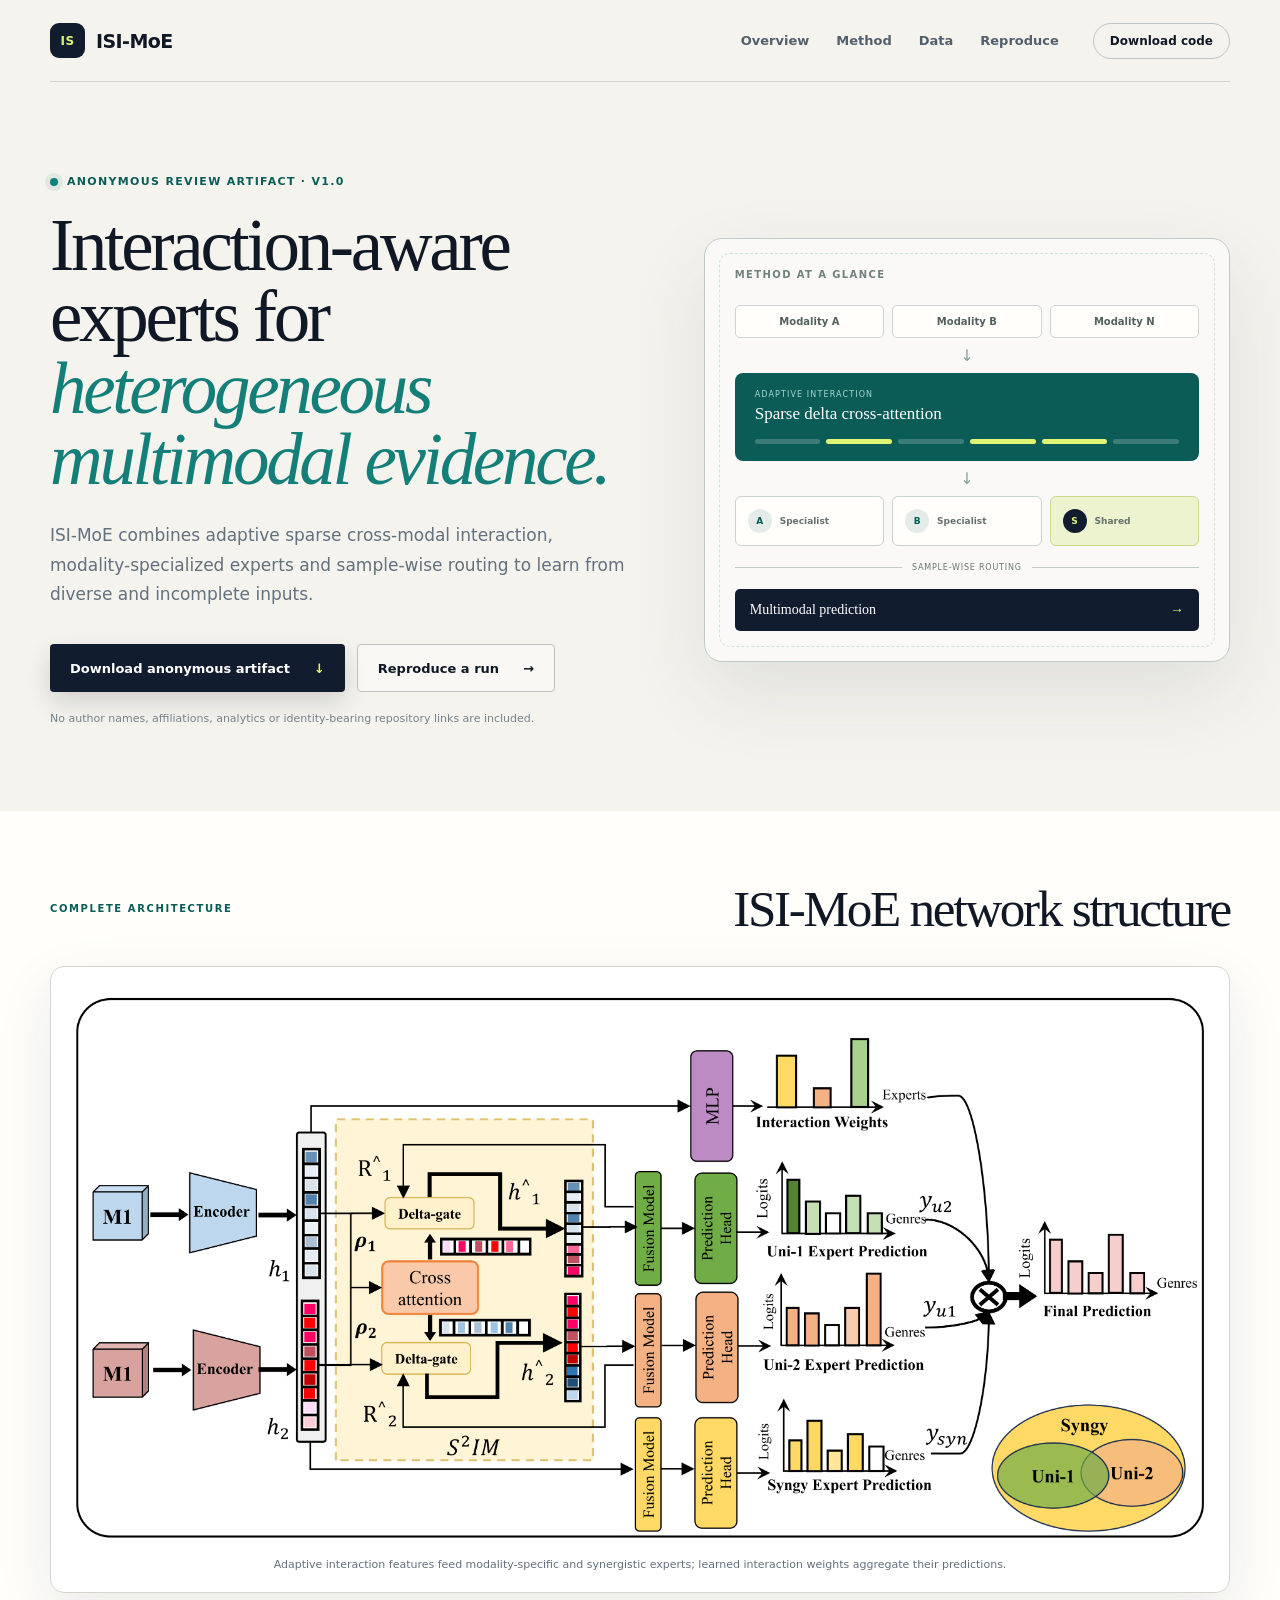
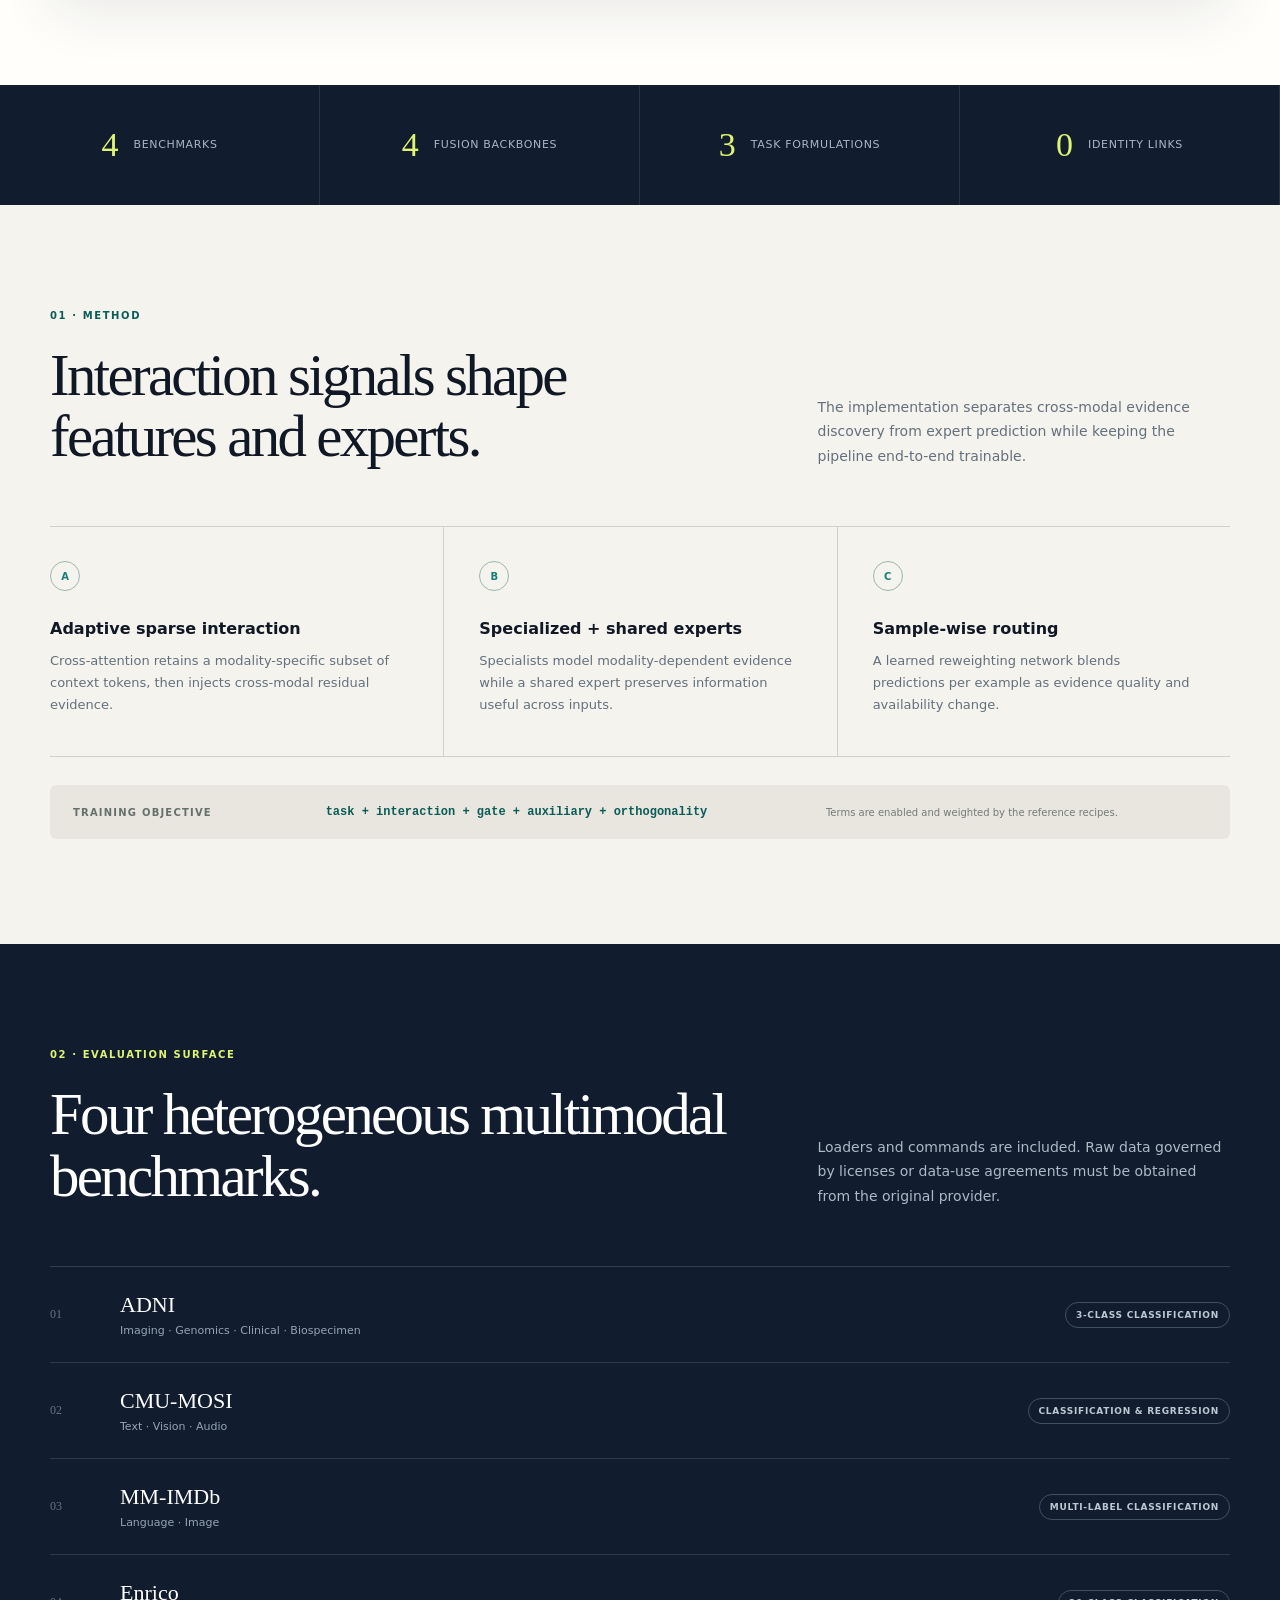
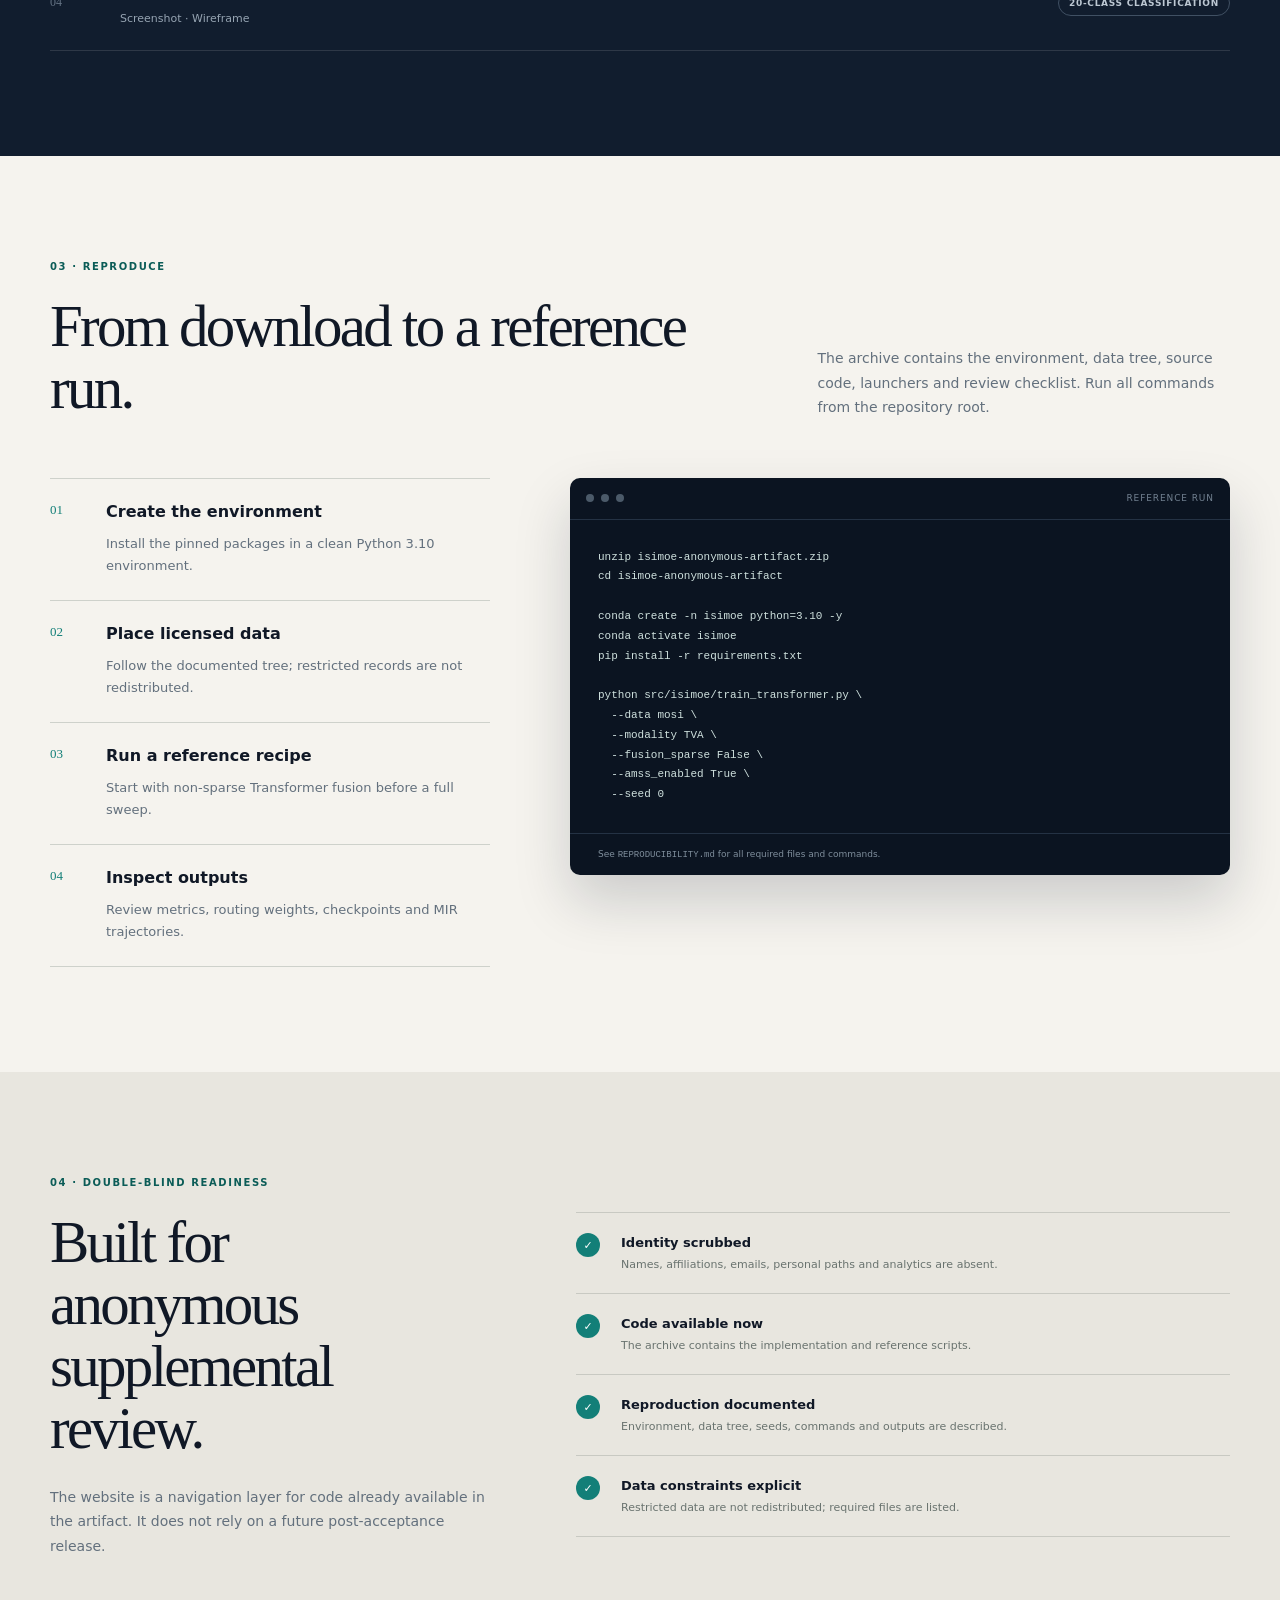
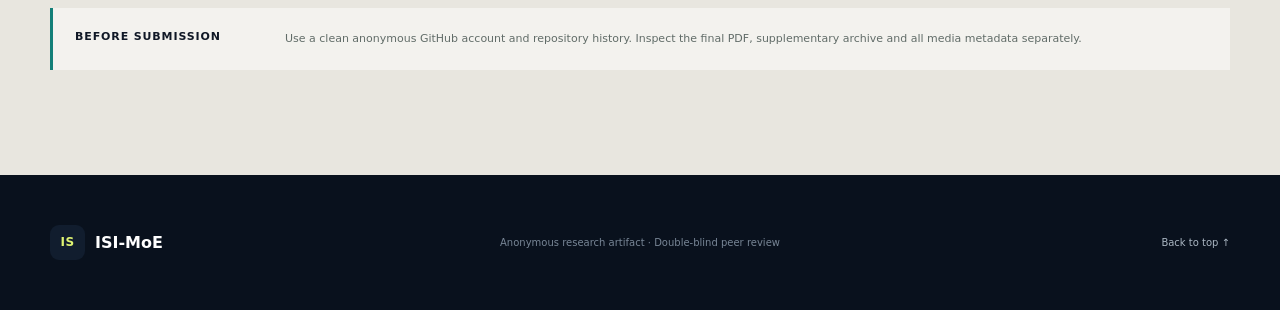
==== docs/index.html @ f7ada020 "Initialization" ====
<!doctype html>
<html lang="en">
<head>
  <meta charset="utf-8">
  <meta name="viewport" content="width=device-width, initial-scale=1">
  <meta name="robots" content="noindex,nofollow,noarchive">
  <meta name="description" content="Anonymous code and reproducibility artifact for ISI-MoE.">
  <title>ISI-MoE | Anonymous Review Artifact</title>
  <link rel="stylesheet" href="./styles.css">
</head>
<body>
  <header class="site-header">
    <a class="wordmark" href="#top" aria-label="ISI-MoE home"><span class="logo">IS</span><strong>ISI-MoE</strong></a>
    <nav aria-label="Primary navigation">
      <a href="#overview">Overview</a>
      <a href="#method">Method</a>
      <a href="#data">Data</a>
      <a href="#reproduce">Reproduce</a>
    </nav>
    <a class="small-button" href="./isimoe-anonymous-artifact.zip">Download code</a>
  </header>

  <main id="top">
    <section class="hero" id="overview">
      <div class="hero-copy">
        <p class="eyebrow"><span></span> Anonymous review artifact · v1.0</p>
        <h1>Interaction-aware experts for <em>heterogeneous multimodal evidence.</em></h1>
        <p class="lede">ISI-MoE combines adaptive sparse cross-modal interaction, modality-specialized experts and sample-wise routing to learn from diverse and incomplete inputs.</p>
        <div class="hero-actions">
          <a class="button primary" href="./isimoe-anonymous-artifact.zip">Download anonymous artifact <b>↓</b></a>
          <a class="button ghost" href="#reproduce">Reproduce a run <b>→</b></a>
        </div>
        <p class="privacy-note">No author names, affiliations, analytics or identity-bearing repository links are included.</p>
      </div>

      <div class="pipeline" aria-label="ISI-MoE method overview">
        <p class="pipeline-label">Method at a glance</p>
        <div class="modalities"><span>Modality A</span><span>Modality B</span><span>Modality N</span></div>
        <div class="down">↓</div>
        <div class="interaction"><small>ADAPTIVE INTERACTION</small><strong>Sparse delta cross-attention</strong><div class="tokens"><i></i><i class="on"></i><i></i><i class="on"></i><i class="on"></i><i></i></div></div>
        <div class="down">↓</div>
        <div class="experts"><div><b>A</b><span>Specialist</span></div><div><b>B</b><span>Specialist</span></div><div class="shared"><b>S</b><span>Shared</span></div></div>
        <div class="router"><i></i><span>sample-wise routing</span><i></i></div>
        <div class="output">Multimodal prediction <b>→</b></div>
      </div>
    </section>

    <section class="architecture-section" aria-labelledby="architecture-title">
      <div><p class="kicker">Complete architecture</p><h2 id="architecture-title">ISI-MoE network structure</h2></div>
      <figure><img src="./assets/ISI-MoE.png" alt="Complete ISI-MoE architecture showing modality encoders, cross-attention, delta gates, interaction experts, routing weights and final prediction."><figcaption>Adaptive interaction features feed modality-specific and synergistic experts; learned interaction weights aggregate their predictions.</figcaption></figure>
    </section>

    <section class="stats" aria-label="Artifact summary">
      <div><strong>4</strong><span>benchmarks</span></div>
      <div><strong>4</strong><span>fusion backbones</span></div>
      <div><strong>3</strong><span>task formulations</span></div>
      <div><strong>0</strong><span>identity links</span></div>
    </section>

    <section class="section" id="method">
      <p class="kicker">01 · Method</p>
      <div class="section-intro"><h2>Interaction signals shape features and experts.</h2><p>The implementation separates cross-modal evidence discovery from expert prediction while keeping the pipeline end-to-end trainable.</p></div>
      <div class="features">
        <article><span>A</span><h3>Adaptive sparse interaction</h3><p>Cross-attention retains a modality-specific subset of context tokens, then injects cross-modal residual evidence.</p></article>
        <article><span>B</span><h3>Specialized + shared experts</h3><p>Specialists model modality-dependent evidence while a shared expert preserves information useful across inputs.</p></article>
        <article><span>C</span><h3>Sample-wise routing</h3><p>A learned reweighting network blends predictions per example as evidence quality and availability change.</p></article>
      </div>
      <div class="objective"><span>Training objective</span><code>task + interaction + gate + auxiliary + orthogonality</code><small>Terms are enabled and weighted by the reference recipes.</small></div>
    </section>

    <section class="section dark" id="data">
      <p class="kicker lime">02 · Evaluation surface</p>
      <div class="section-intro light"><h2>Four heterogeneous multimodal benchmarks.</h2><p>Loaders and commands are included. Raw data governed by licenses or data-use agreements must be obtained from the original provider.</p></div>
      <div class="datasets">
        <article><span>01</span><div><h3>ADNI</h3><p>Imaging · Genomics · Clinical · Biospecimen</p></div><b>3-class classification</b></article>
        <article><span>02</span><div><h3>CMU-MOSI</h3><p>Text · Vision · Audio</p></div><b>Classification &amp; regression</b></article>
        <article><span>03</span><div><h3>MM-IMDb</h3><p>Language · Image</p></div><b>Multi-label classification</b></article>
        <article><span>04</span><div><h3>Enrico</h3><p>Screenshot · Wireframe</p></div><b>20-class classification</b></article>
      </div>
    </section>

    <section class="section" id="reproduce">
      <p class="kicker">03 · Reproduce</p>
      <div class="section-intro"><h2>From download to a reference run.</h2><p>The archive contains the environment, data tree, source code, launchers and review checklist. Run all commands from the repository root.</p></div>
      <div class="repro-grid">
        <ol class="steps">
          <li><span>01</span><div><h3>Create the environment</h3><p>Install the pinned packages in a clean Python 3.10 environment.</p></div></li>
          <li><span>02</span><div><h3>Place licensed data</h3><p>Follow the documented tree; restricted records are not redistributed.</p></div></li>
          <li><span>03</span><div><h3>Run a reference recipe</h3><p>Start with non-sparse Transformer fusion before a full sweep.</p></div></li>
          <li><span>04</span><div><h3>Inspect outputs</h3><p>Review metrics, routing weights, checkpoints and MIR trajectories.</p></div></li>
        </ol>
        <div class="terminal">
          <div class="terminal-head"><i></i><i></i><i></i><span>reference run</span></div>
          <pre><code>unzip isimoe-anonymous-artifact.zip
cd isimoe-anonymous-artifact

conda create -n isimoe python=3.10 -y
conda activate isimoe
pip install -r requirements.txt

python src/isimoe/train_transformer.py \
  --data mosi \
  --modality TVA \
  --fusion_sparse False \
  --amss_enabled True \
  --seed 0</code></pre>
          <p>See <code>REPRODUCIBILITY.md</code> for all required files and commands.</p>
        </div>
      </div>
    </section>

    <section class="section review">
      <p class="kicker">04 · Double-blind readiness</p>
      <div class="review-grid">
        <div><h2>Built for anonymous supplemental review.</h2><p>The website is a navigation layer for code already available in the artifact. It does not rely on a future post-acceptance release.</p></div>
        <div class="checks">
          <article><span>✓</span><p><strong>Identity scrubbed</strong>Names, affiliations, emails, personal paths and analytics are absent.</p></article>
          <article><span>✓</span><p><strong>Code available now</strong>The archive contains the implementation and reference scripts.</p></article>
          <article><span>✓</span><p><strong>Reproduction documented</strong>Environment, data tree, seeds, commands and outputs are described.</p></article>
          <article><span>✓</span><p><strong>Data constraints explicit</strong>Restricted data are not redistributed; required files are listed.</p></article>
        </div>
      </div>
      <aside><strong>Before submission</strong><p>Use a clean anonymous GitHub account and repository history. Inspect the final PDF, supplementary archive and all media metadata separately.</p></aside>
    </section>
  </main>

  <footer><div><span class="logo">IS</span><strong>ISI-MoE</strong></div><p>Anonymous research artifact · Double-blind peer review</p><a href="#top">Back to top ↑</a></footer>
</body>
</html>
---- docs/styles.css ----
:root{--paper:#f5f3ee;--ink:#101826;--muted:#63707d;--line:#d5d5ce;--teal:#137f78;--teal-dark:#0b5c57;--lime:#dff472;--navy:#111d2e;--white:#fffefb}*{box-sizing:border-box}html{scroll-behavior:smooth}body{margin:0;background:var(--paper);color:var(--ink);font-family:Inter,ui-sans-serif,system-ui,-apple-system,"Segoe UI",sans-serif}a{color:inherit;text-decoration:none}code,pre{font-family:"SFMono-Regular",Consolas,"Liberation Mono",monospace}.site-header{width:min(1180px,calc(100% - 48px));height:82px;margin:auto;display:flex;align-items:center;gap:34px;border-bottom:1px solid var(--line)}.wordmark{display:flex;align-items:center;gap:11px;font-size:19px;letter-spacing:-.03em}.logo{width:35px;height:35px;display:grid;place-items:center;border-radius:9px;background:var(--navy);color:var(--lime);font-size:12px;font-weight:800;letter-spacing:.04em}nav{display:flex;gap:27px;margin-left:auto}nav a{color:#52606d;font-size:13px;font-weight:650}nav a:hover{color:var(--teal)}.small-button{padding:10px 16px;border:1px solid #bdc3c2;border-radius:99px;font-size:12px;font-weight:750}.hero{width:min(1180px,calc(100% - 48px));min-height:680px;margin:auto;padding:82px 0 75px;display:grid;grid-template-columns:1.05fr .95fr;gap:72px;align-items:center}.eyebrow{display:flex;align-items:center;gap:9px;color:var(--teal-dark);font-size:11px;font-weight:850;letter-spacing:.12em;text-transform:uppercase}.eyebrow span{width:8px;height:8px;border-radius:50%;background:var(--teal);box-shadow:0 0 0 5px rgba(19,127,120,.1)}h1,h2{font-family:"Iowan Old Style","Palatino Linotype",Georgia,serif;font-weight:500;letter-spacing:-.045em}h1{margin:22px 0 25px;font-size:clamp(52px,5.7vw,78px);line-height:.98}h1 em{color:var(--teal);font-weight:500}.lede{max-width:640px;color:var(--muted);font-size:17px;line-height:1.75}.hero-actions{display:flex;gap:12px;margin-top:34px}.button{min-height:48px;display:inline-flex;align-items:center;gap:24px;padding:0 20px;border-radius:4px;font-size:13px;font-weight:750}.button.primary{background:var(--navy);color:white;box-shadow:0 10px 25px rgba(17,29,46,.16)}.button.primary b{color:var(--lime)}.button.ghost{border:1px solid #bdc2c0;background:rgba(255,255,255,.35)}.privacy-note{margin-top:20px;color:#76818a;font-size:11px}.pipeline{position:relative;padding:30px;border:1px solid #bfc9c6;border-radius:18px;background:rgba(255,255,255,.55);box-shadow:0 30px 80px rgba(25,48,57,.1)}.pipeline:before{content:"";position:absolute;inset:14px;border:1px dashed rgba(19,127,120,.18);border-radius:11px}.pipeline>*{position:relative}.pipeline-label{margin:0 0 25px;color:#71817d;font-size:10px;font-weight:800;letter-spacing:.14em;text-transform:uppercase}.modalities,.experts{display:grid;grid-template-columns:repeat(3,1fr);gap:8px}.modalities span{padding:10px 6px;border:1px solid #cdd5d2;border-radius:5px;background:var(--white);text-align:center;color:#52605f;font-size:10px;font-weight:750}.down{text-align:center;margin:8px;color:#84a39d}.interaction{padding:17px 20px;border-radius:8px;background:var(--teal-dark);color:white}.interaction small{display:block;margin-bottom:5px;color:#a7d6d0;font-size:8px;letter-spacing:.14em}.interaction strong{font-family:Georgia,serif;font-size:17px;font-weight:500}.tokens{display:flex;gap:6px;margin-top:15px}.tokens i{height:5px;flex:1;border-radius:99px;background:rgba(255,255,255,.2)}.tokens i.on{background:var(--lime)}.experts div{display:flex;align-items:center;gap:8px;padding:12px;border:1px solid #cbd2cf;border-radius:6px;background:var(--white)}.experts b{width:24px;height:24px;display:grid;place-items:center;border-radius:50%;background:#e3ece9;color:var(--teal-dark);font-size:9px}.experts span{font-size:9px;color:#65716e;font-weight:750}.experts .shared{background:#edf3ce;border-color:#cad98b}.experts .shared b{background:var(--navy);color:var(--lime)}.router{display:flex;align-items:center;gap:10px;margin:17px 0;color:#6a7875;font-size:8px;letter-spacing:.1em;text-transform:uppercase}.router i{height:1px;flex:1;background:#c2cbc8}.output{padding:13px 15px;border-radius:5px;background:var(--navy);color:white;font-family:Georgia,serif;font-size:14px}.output b{float:right;color:var(--lime)}.stats{display:grid;grid-template-columns:repeat(4,1fr);background:var(--navy);color:white}.stats div{min-height:120px;display:flex;align-items:center;justify-content:center;gap:15px;border-right:1px solid rgba(255,255,255,.1)}.stats strong{color:var(--lime);font-family:Georgia,serif;font-size:34px;font-weight:500}.stats span{color:#abb6c3;font-size:11px;text-transform:uppercase;letter-spacing:.06em}.section{padding:105px max(24px,calc((100vw - 1180px)/2))}.kicker{margin:0 0 24px;color:var(--teal-dark);font-size:10px;font-weight:850;letter-spacing:.16em;text-transform:uppercase}.kicker.lime{color:var(--lime)}.section-intro{display:grid;grid-template-columns:1.25fr .75fr;gap:80px;align-items:end;margin-bottom:58px}.section-intro h2,.review-grid h2{margin:0;font-size:clamp(39px,4.6vw,59px);line-height:1.05}.section-intro p,.review-grid>div>p{margin:0;color:var(--muted);font-size:14px;line-height:1.75}.features{display:grid;grid-template-columns:repeat(3,1fr);border-block:1px solid #cfd1ca}.features article{padding:34px 35px 40px 0}.features article+article{padding-left:35px;border-left:1px solid #cfd1ca}.features article>span{display:grid;place-items:center;width:30px;height:30px;margin-bottom:28px;border:1px solid #9bb6af;border-radius:50%;color:var(--teal);font-size:10px;font-weight:850}.features h3,.steps h3{margin:0 0 12px;font-size:16px}.features p,.steps p{margin:0;color:var(--muted);font-size:13px;line-height:1.7}.objective{display:grid;grid-template-columns:.6fr 1.25fr 1fr;gap:24px;align-items:center;margin-top:28px;padding:20px 23px;border-radius:6px;background:#e8e6df}.objective span{color:#65706e;font-size:10px;font-weight:800;letter-spacing:.12em;text-transform:uppercase}.objective code{color:var(--teal-dark);font-size:12px;font-weight:700}.objective small{color:#737b78;font-size:10px}.dark{background:var(--navy)}.section-intro.light h2{color:white}.section-intro.light p{color:#aeb9c5}.datasets{border-top:1px solid rgba(255,255,255,.15)}.datasets article{display:grid;grid-template-columns:70px 1fr auto;align-items:center;min-height:96px;border-bottom:1px solid rgba(255,255,255,.12);color:white}.datasets article>span{color:#647384;font-family:Georgia,serif;font-size:12px}.datasets h3{margin:0 0 6px;font-family:Georgia,serif;font-size:22px;font-weight:500}.datasets p{margin:0;color:#96a4b2;font-size:11px}.datasets article>b{padding:7px 10px;border:1px solid #405063;border-radius:99px;color:#bdc8d3;font-size:9px;text-transform:uppercase;letter-spacing:.08em}.repro-grid{display:grid;grid-template-columns:.8fr 1.2fr;gap:80px;align-items:start}.steps{padding:0;margin:0;border-top:1px solid #ced1cb;list-style:none}.steps li{display:grid;grid-template-columns:48px 1fr;gap:8px;padding:23px 0;border-bottom:1px solid #ced1cb}.steps li>span{color:var(--teal);font-family:Georgia,serif;font-size:13px}.terminal{overflow:hidden;border-radius:10px;background:#0b1421;color:#dbe5e7;box-shadow:0 26px 55px rgba(15,28,43,.18)}.terminal-head{height:42px;display:flex;align-items:center;gap:7px;padding:0 16px;border-bottom:1px solid #243244}.terminal-head i{width:8px;height:8px;border-radius:50%;background:#4b5a69}.terminal-head span{margin-left:auto;color:#738292;font-size:9px;letter-spacing:.1em;text-transform:uppercase}.terminal pre{overflow:auto;margin:0;padding:28px;color:#cfe1de;font-size:11px;line-height:1.8}.terminal>p{margin:0;padding:15px 28px;border-top:1px solid #243244;color:#7f8e9c;font-size:9px}.review{background:#e8e6df}.review-grid{display:grid;grid-template-columns:.8fr 1.2fr;gap:90px}.review-grid>div>p{margin-top:25px}.checks{border-top:1px solid #c8c9c2}.checks article{display:grid;grid-template-columns:35px 1fr;gap:10px;padding:20px 0;border-bottom:1px solid #c8c9c2}.checks article>span{display:grid;place-items:center;width:24px;height:24px;border-radius:50%;background:var(--teal);color:white;font-size:11px}.checks p{margin:0;color:#69736f;font-size:11px;line-height:1.5}.checks strong{display:block;margin-bottom:4px;color:var(--ink);font-size:13px}.review aside{display:grid;grid-template-columns:180px 1fr;gap:30px;margin-top:50px;padding:22px;border-left:3px solid var(--teal);background:rgba(255,255,255,.45)}.review aside strong{font-size:11px;text-transform:uppercase;letter-spacing:.08em}.review aside p{margin:0;color:#616c68;font-size:11px;line-height:1.6}footer{min-height:135px;display:grid;grid-template-columns:1fr 1fr 1fr;align-items:center;padding:0 max(24px,calc((100vw - 1180px)/2));background:#09111d;color:white}footer>div{display:flex;align-items:center;gap:10px}footer p{color:#788696;font-size:10px;text-align:center}footer>a{justify-self:end;color:#aab6c2;font-size:10px}@media(max-width:900px){nav{display:none}.small-button{margin-left:auto}.hero{grid-template-columns:1fr;gap:50px}.stats{grid-template-columns:repeat(2,1fr)}.section-intro,.repro-grid,.review-grid{grid-template-columns:1fr;gap:28px}.features{grid-template-columns:1fr}.features article,.features article+article{padding:28px 0;border-left:0;border-bottom:1px solid #cfd1ca}.objective{grid-template-columns:1fr}.repro-grid{gap:45px}footer{grid-template-columns:1fr;gap:16px;padding-block:35px}footer p,footer>a{justify-self:start;text-align:left}}@media(max-width:560px){.site-header,.hero{width:min(100% - 30px,1180px)}.site-header{height:70px}.small-button{padding:9px 12px;font-size:10px}h1{font-size:47px}.hero-actions{flex-direction:column}.stats div{min-height:95px}.pipeline{padding:23px}.datasets article{grid-template-columns:42px 1fr;padding:16px 0}.datasets article>b{grid-column:2;justify-self:start;margin-top:9px}.review aside{grid-template-columns:1fr;gap:8px}}@media(prefers-reduced-motion:reduce){html{scroll-behavior:auto}}
.architecture-section{padding:68px max(24px,calc((100vw - 1180px)/2)) 92px;background:#fffefb}.architecture-section>div{display:flex;align-items:end;justify-content:space-between;margin-bottom:28px}.architecture-section h2{margin:0;font-size:clamp(34px,4vw,54px)}.architecture-section figure{margin:0;padding:18px;border:1px solid #d5d5ce;border-radius:14px;background:white;box-shadow:0 20px 55px rgba(17,29,46,.09)}.architecture-section img{display:block;width:100%;height:auto}.architecture-section figcaption{margin-top:14px;color:#63707d;font-size:11px;line-height:1.6;text-align:center}@media(max-width:700px){.architecture-section{padding-block:48px 64px}.architecture-section>div{display:block}.architecture-section figure{overflow-x:auto}.architecture-section img{min-width:850px}}
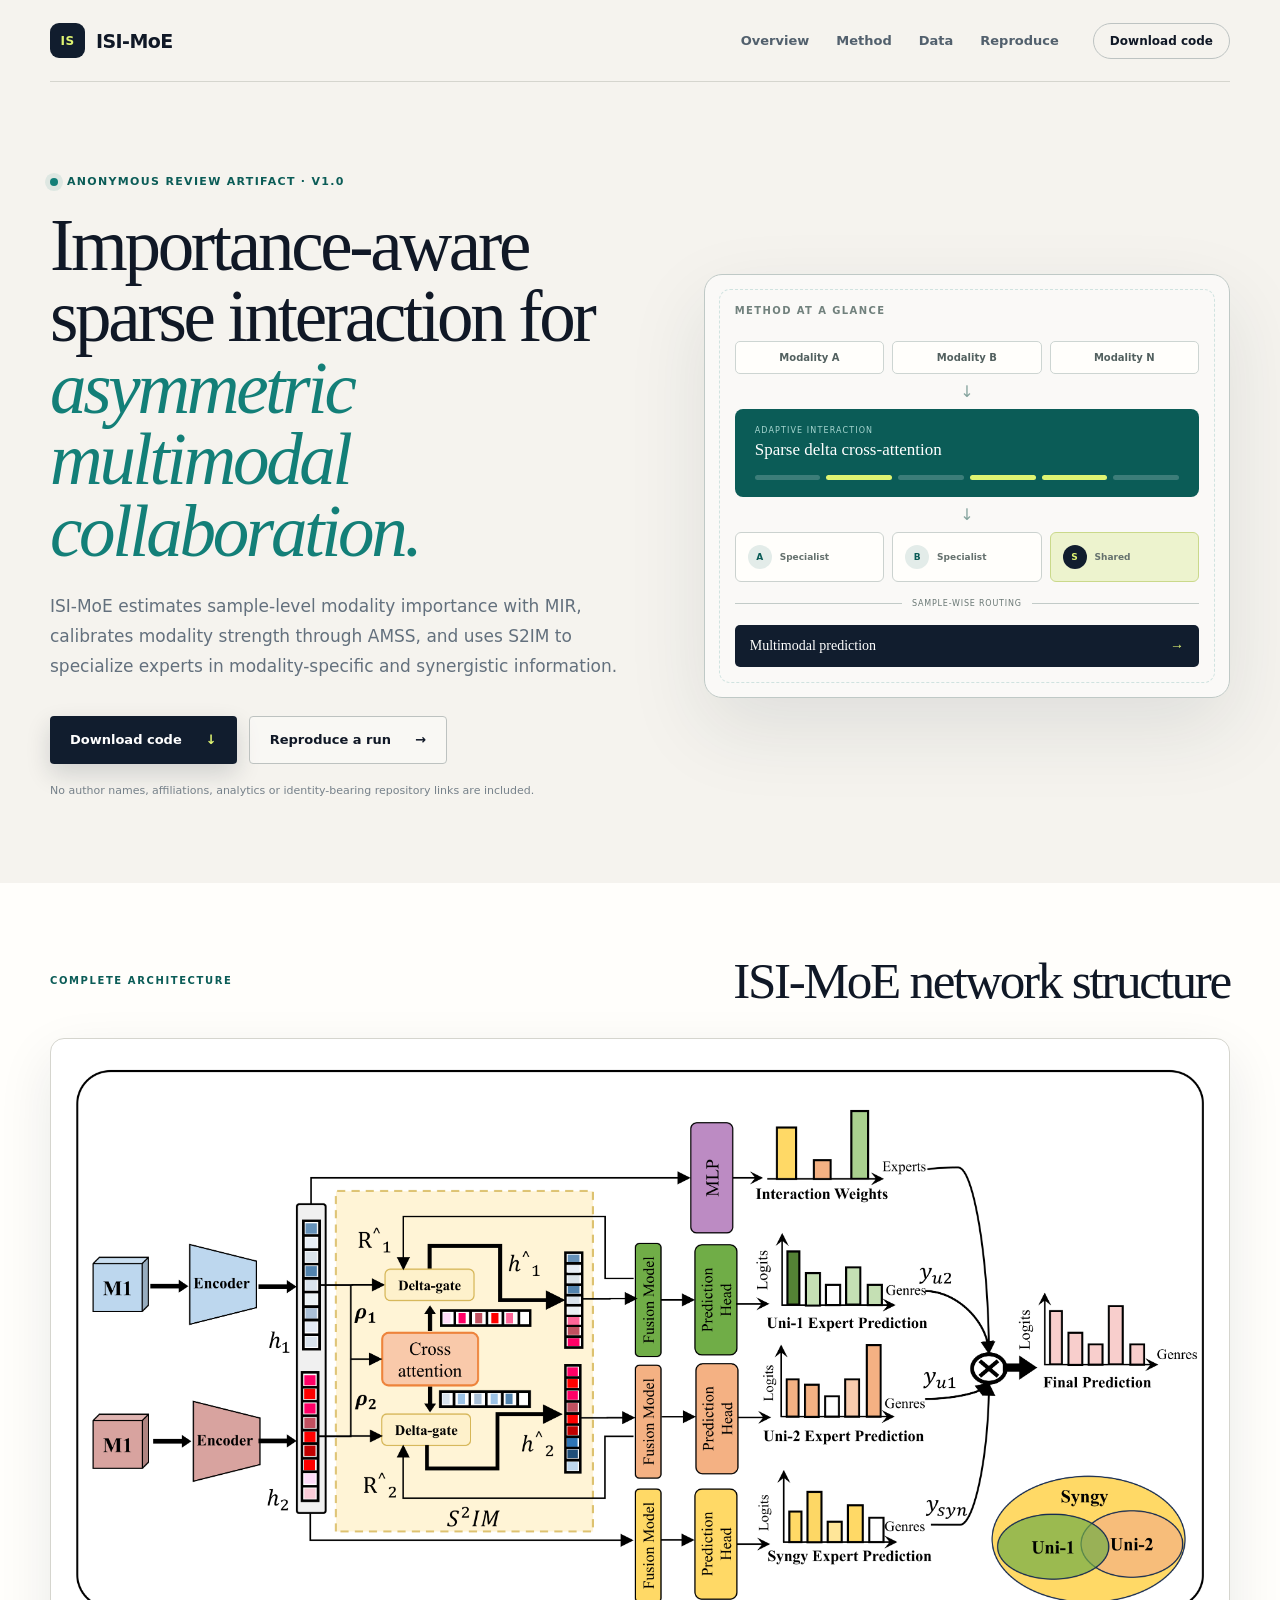
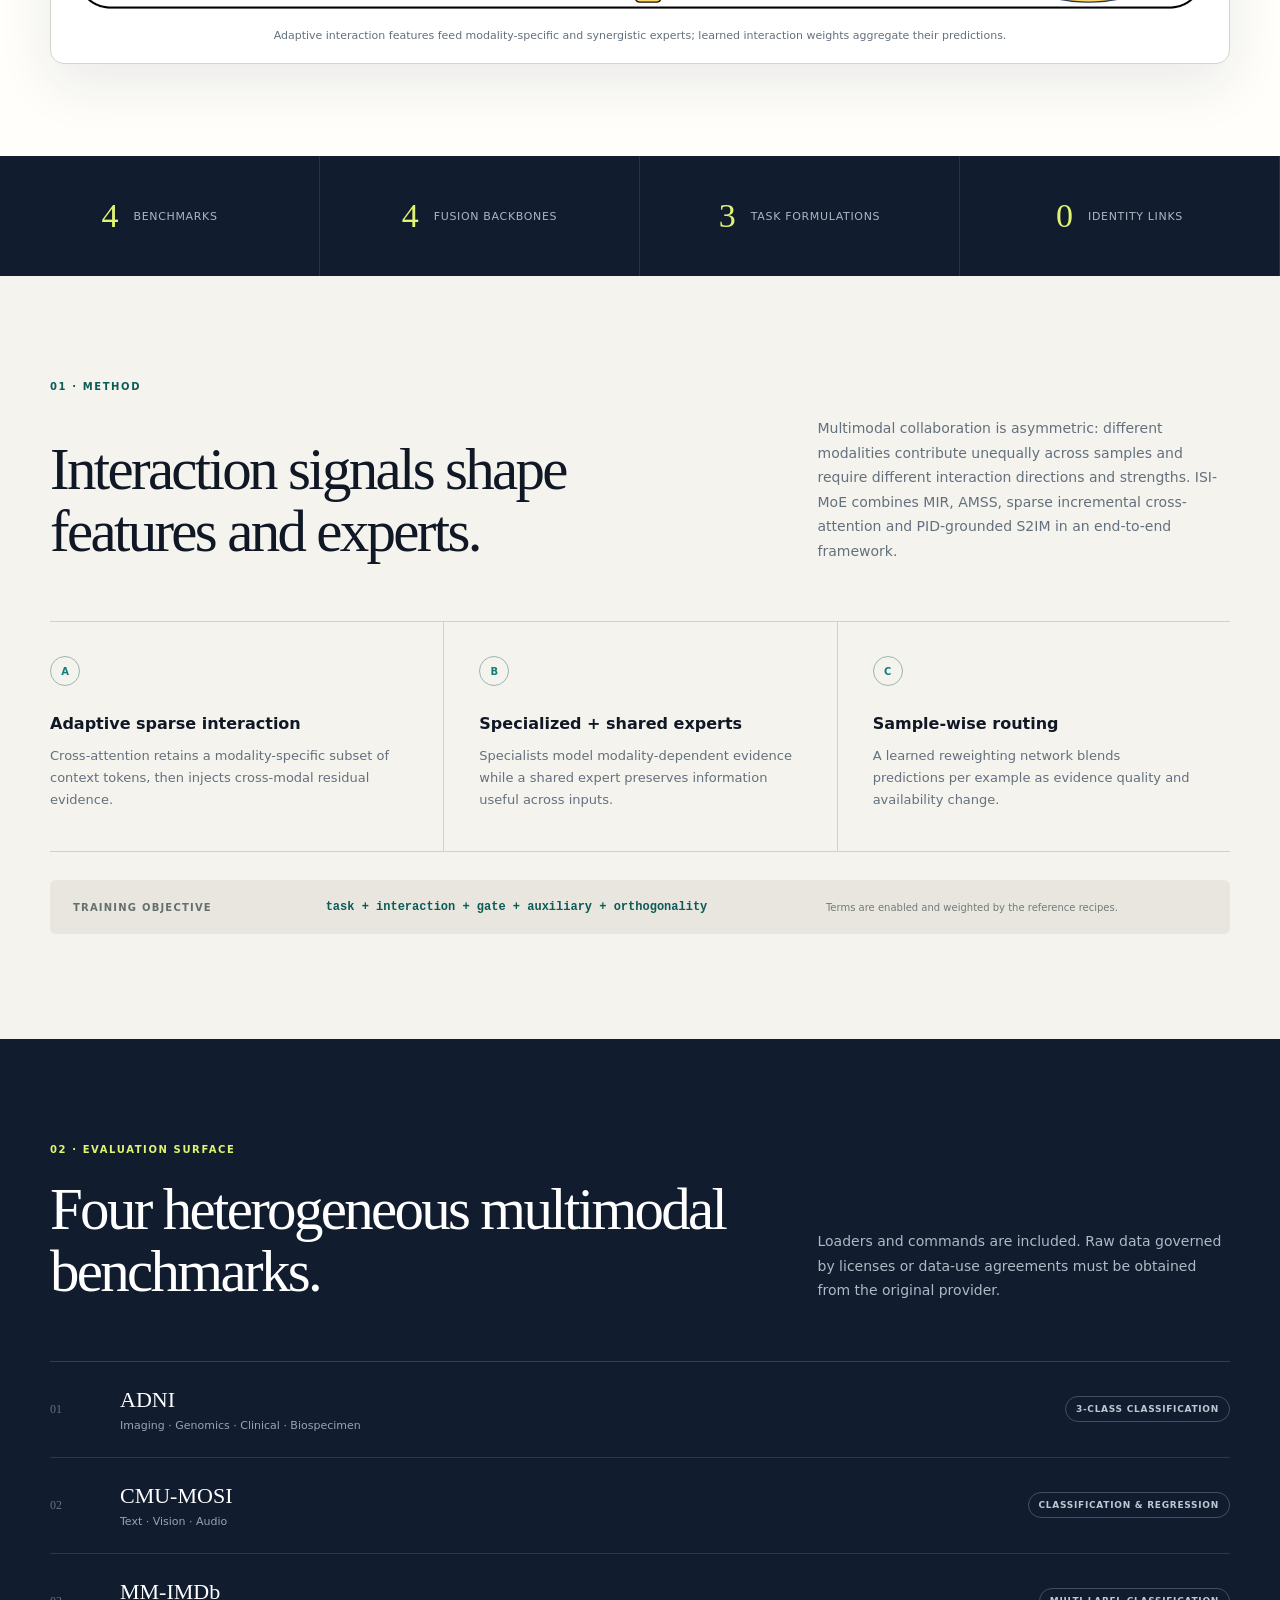
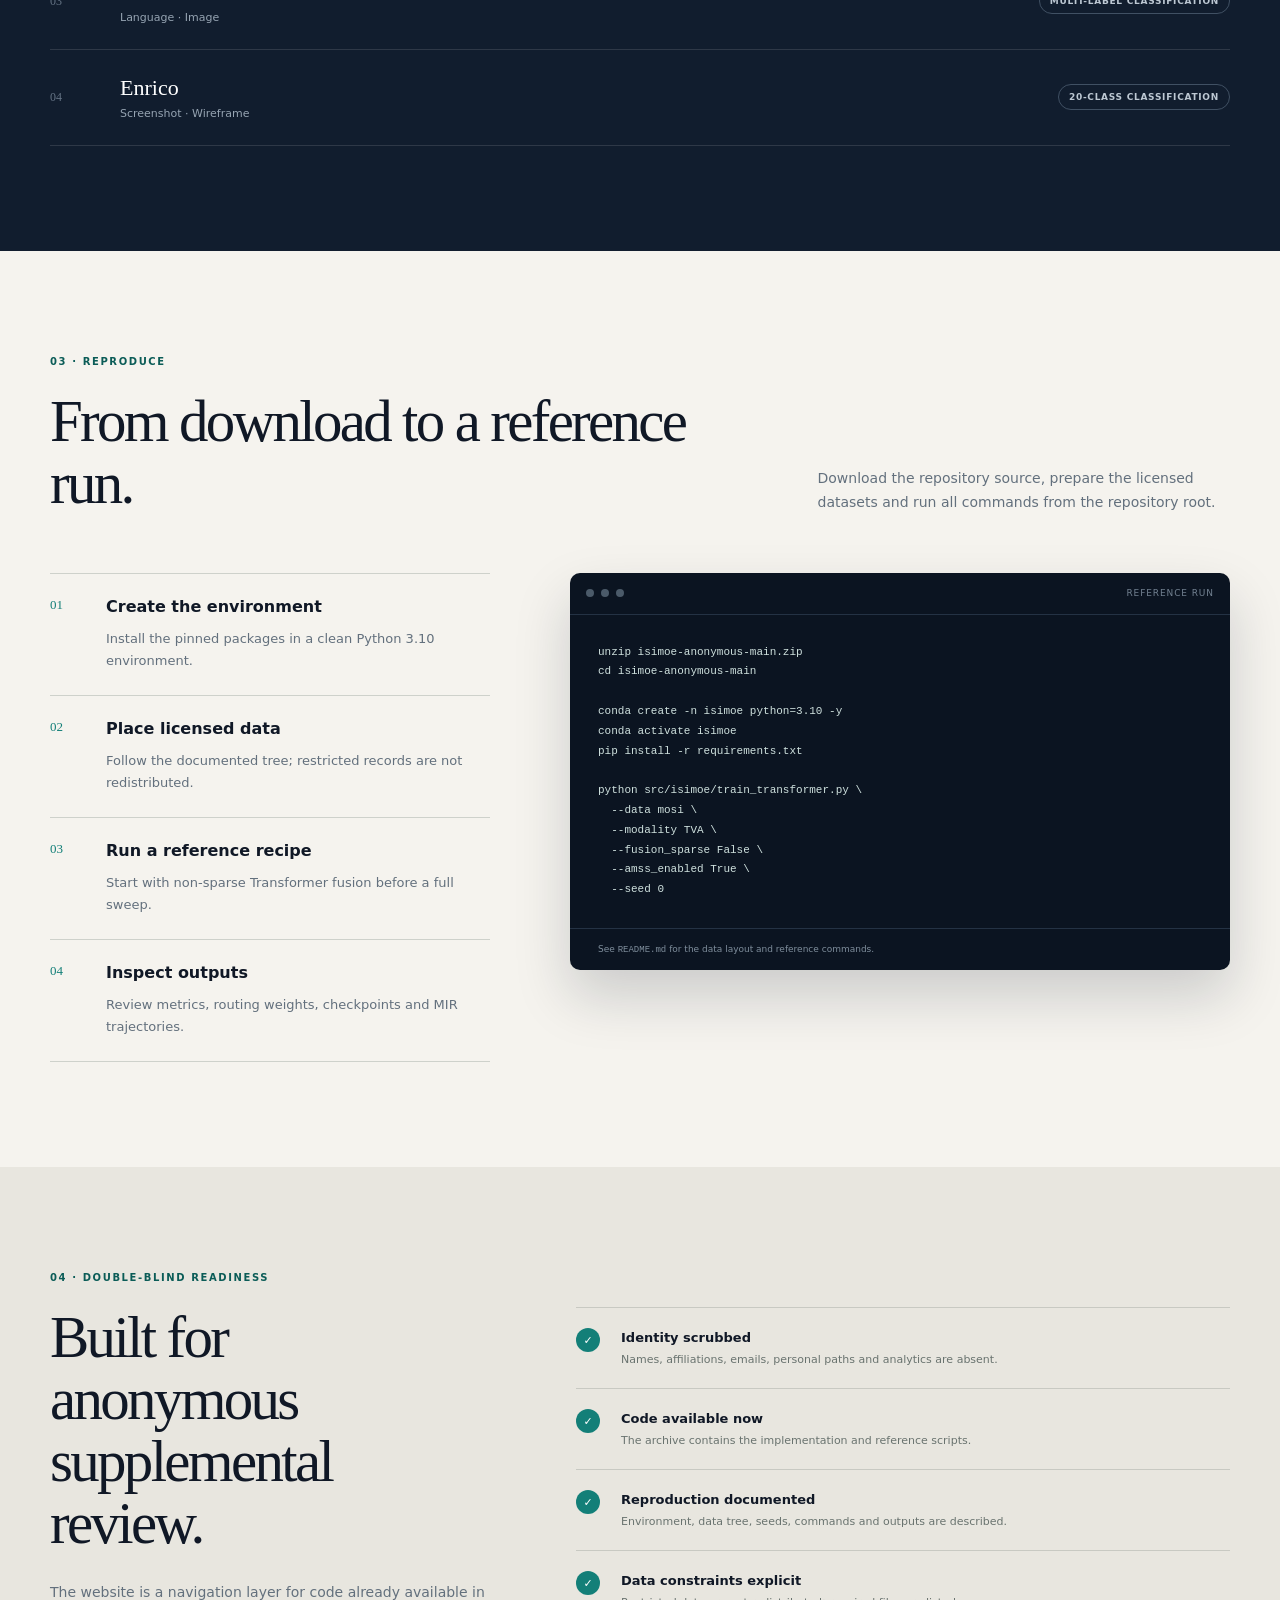
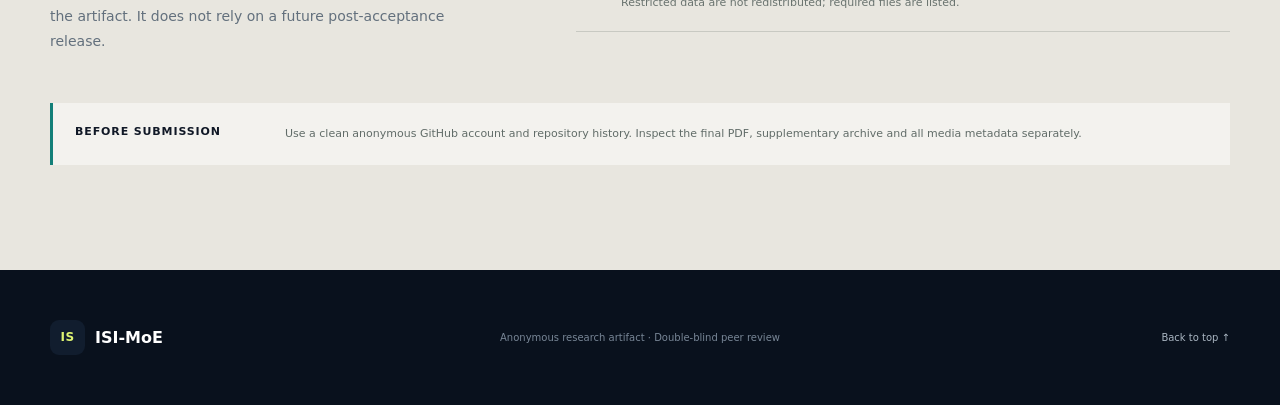
==== commit 2d56ff5a: "Initialization" ====
--- a/docs/index.html
+++ b/docs/index.html
@@ -5,7 +5,7 @@
   <meta name="viewport" content="width=device-width, initial-scale=1">
   <meta name="robots" content="noindex,nofollow,noarchive">
   <meta name="description" content="Anonymous code and reproducibility artifact for ISI-MoE.">
-  <title>ISI-MoE | Anonymous Review Artifact</title>
+  <title>ISI-MoE | Project Page</title>
   <link rel="stylesheet" href="./styles.css">
 </head>
 <body>
@@ -17,17 +17,17 @@
       <a href="#data">Data</a>
       <a href="#reproduce">Reproduce</a>
     </nav>
-    <a class="small-button" href="./isimoe-anonymous-artifact.zip">Download code</a>
+    <a class="small-button" href="https://github.com/isimoe/isimoe-anonymous/archive/refs/heads/main.zip">Download code</a>
   </header>
 
   <main id="top">
     <section class="hero" id="overview">
       <div class="hero-copy">
         <p class="eyebrow"><span></span> Anonymous review artifact · v1.0</p>
-        <h1>Interaction-aware experts for <em>heterogeneous multimodal evidence.</em></h1>
-        <p class="lede">ISI-MoE combines adaptive sparse cross-modal interaction, modality-specialized experts and sample-wise routing to learn from diverse and incomplete inputs.</p>
+        <h1>Importance-aware sparse interaction for <em>asymmetric multimodal collaboration.</em></h1>
+        <p class="lede">ISI-MoE estimates sample-level modality importance with MIR, calibrates modality strength through AMSS, and uses S2IM to specialize experts in modality-specific and synergistic information.</p>
         <div class="hero-actions">
-          <a class="button primary" href="./isimoe-anonymous-artifact.zip">Download anonymous artifact <b>↓</b></a>
+          <a class="button primary" href="https://github.com/isimoe/isimoe-anonymous/archive/refs/heads/main.zip">Download code <b>↓</b></a>
           <a class="button ghost" href="#reproduce">Reproduce a run <b>→</b></a>
         </div>
         <p class="privacy-note">No author names, affiliations, analytics or identity-bearing repository links are included.</p>
@@ -59,7 +59,7 @@
 
     <section class="section" id="method">
       <p class="kicker">01 · Method</p>
-      <div class="section-intro"><h2>Interaction signals shape features and experts.</h2><p>The implementation separates cross-modal evidence discovery from expert prediction while keeping the pipeline end-to-end trainable.</p></div>
+      <div class="section-intro"><h2>Interaction signals shape features and experts.</h2><p>Multimodal collaboration is asymmetric: different modalities contribute unequally across samples and require different interaction directions and strengths. ISI-MoE combines MIR, AMSS, sparse incremental cross-attention and PID-grounded S2IM in an end-to-end framework.</p></div>
       <div class="features">
         <article><span>A</span><h3>Adaptive sparse interaction</h3><p>Cross-attention retains a modality-specific subset of context tokens, then injects cross-modal residual evidence.</p></article>
         <article><span>B</span><h3>Specialized + shared experts</h3><p>Specialists model modality-dependent evidence while a shared expert preserves information useful across inputs.</p></article>
@@ -81,7 +81,7 @@
 
     <section class="section" id="reproduce">
       <p class="kicker">03 · Reproduce</p>
-      <div class="section-intro"><h2>From download to a reference run.</h2><p>The archive contains the environment, data tree, source code, launchers and review checklist. Run all commands from the repository root.</p></div>
+      <div class="section-intro"><h2>From download to a reference run.</h2><p>Download the repository source, prepare the licensed datasets and run all commands from the repository root.</p></div>
       <div class="repro-grid">
         <ol class="steps">
           <li><span>01</span><div><h3>Create the environment</h3><p>Install the pinned packages in a clean Python 3.10 environment.</p></div></li>
@@ -91,8 +91,8 @@
         </ol>
         <div class="terminal">
           <div class="terminal-head"><i></i><i></i><i></i><span>reference run</span></div>
-          <pre><code>unzip isimoe-anonymous-artifact.zip
-cd isimoe-anonymous-artifact
+          <pre><code>unzip isimoe-anonymous-main.zip
+cd isimoe-anonymous-main
 
 conda create -n isimoe python=3.10 -y
 conda activate isimoe
@@ -104,7 +104,7 @@
   --fusion_sparse False \
   --amss_enabled True \
   --seed 0</code></pre>
-          <p>See <code>REPRODUCIBILITY.md</code> for all required files and commands.</p>
+          <p>See <code>README.md</code> for the data layout and reference commands.</p>
         </div>
       </div>
     </section>
